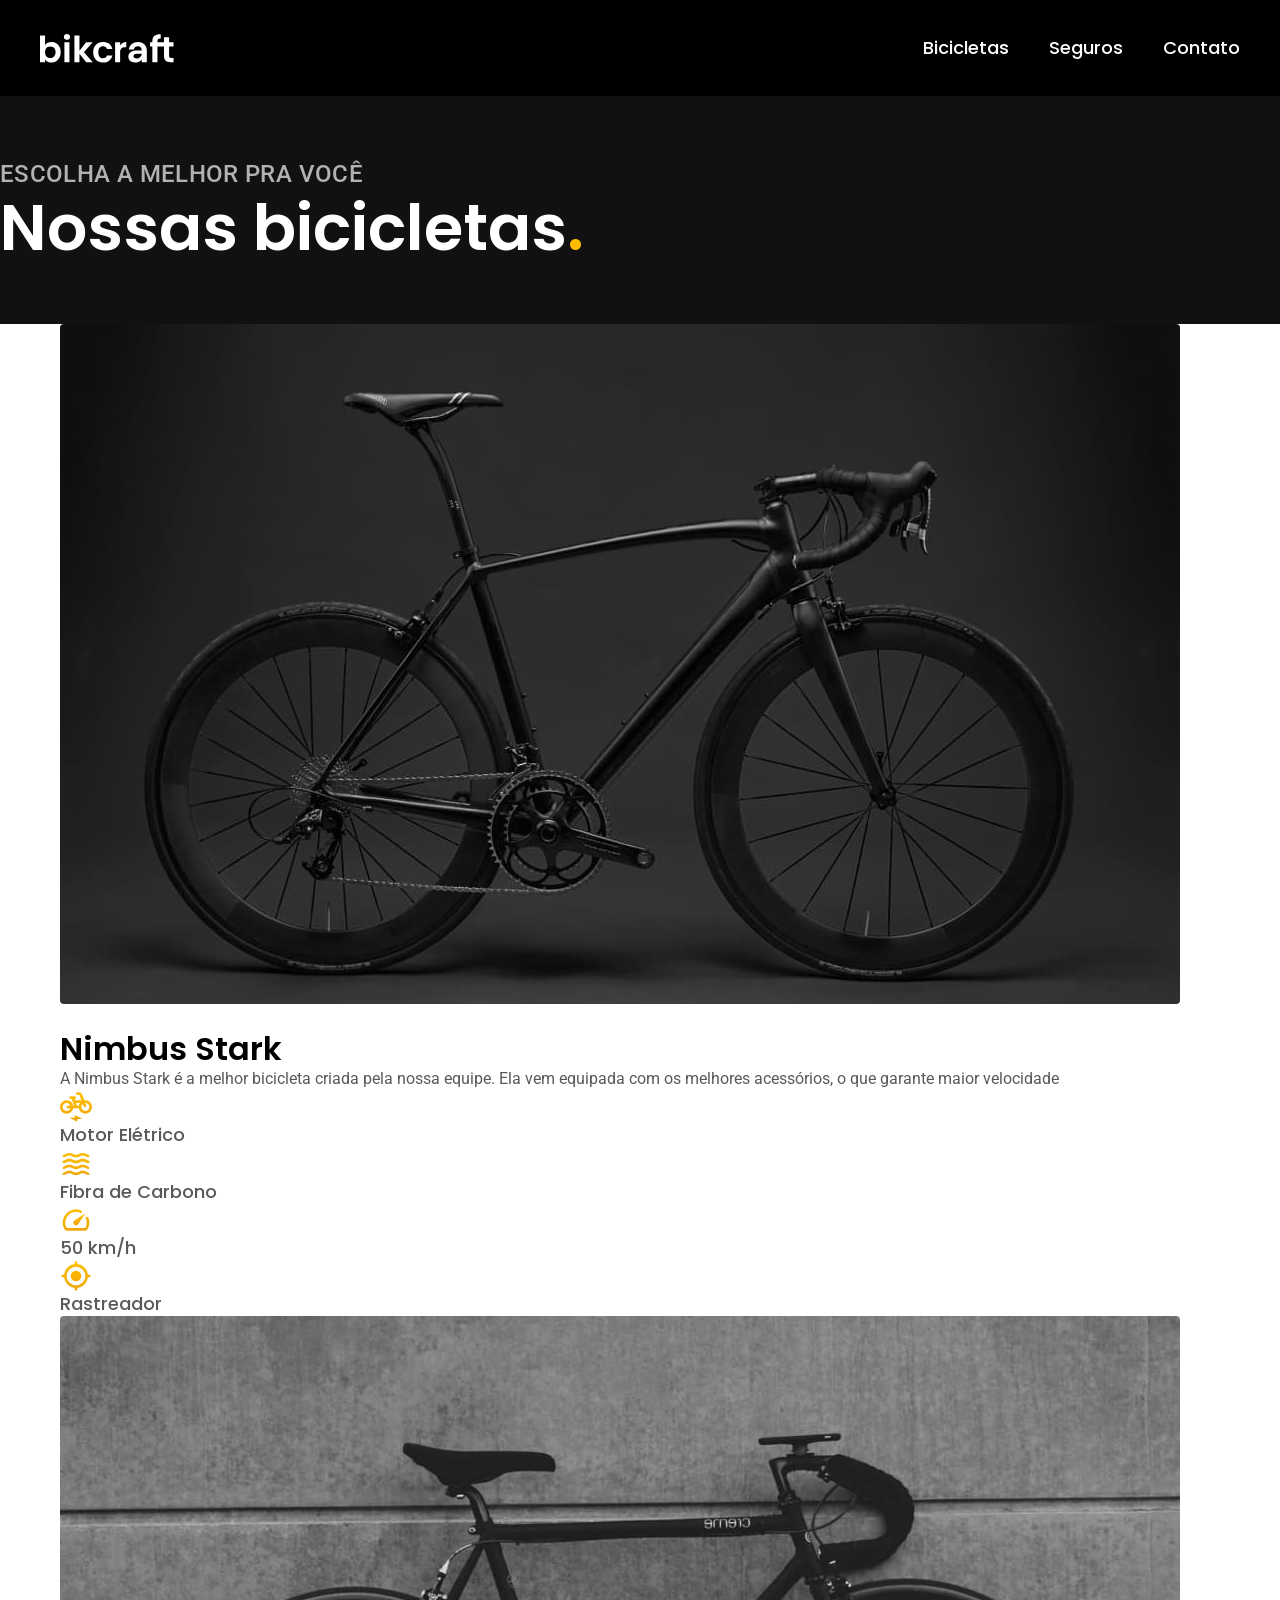
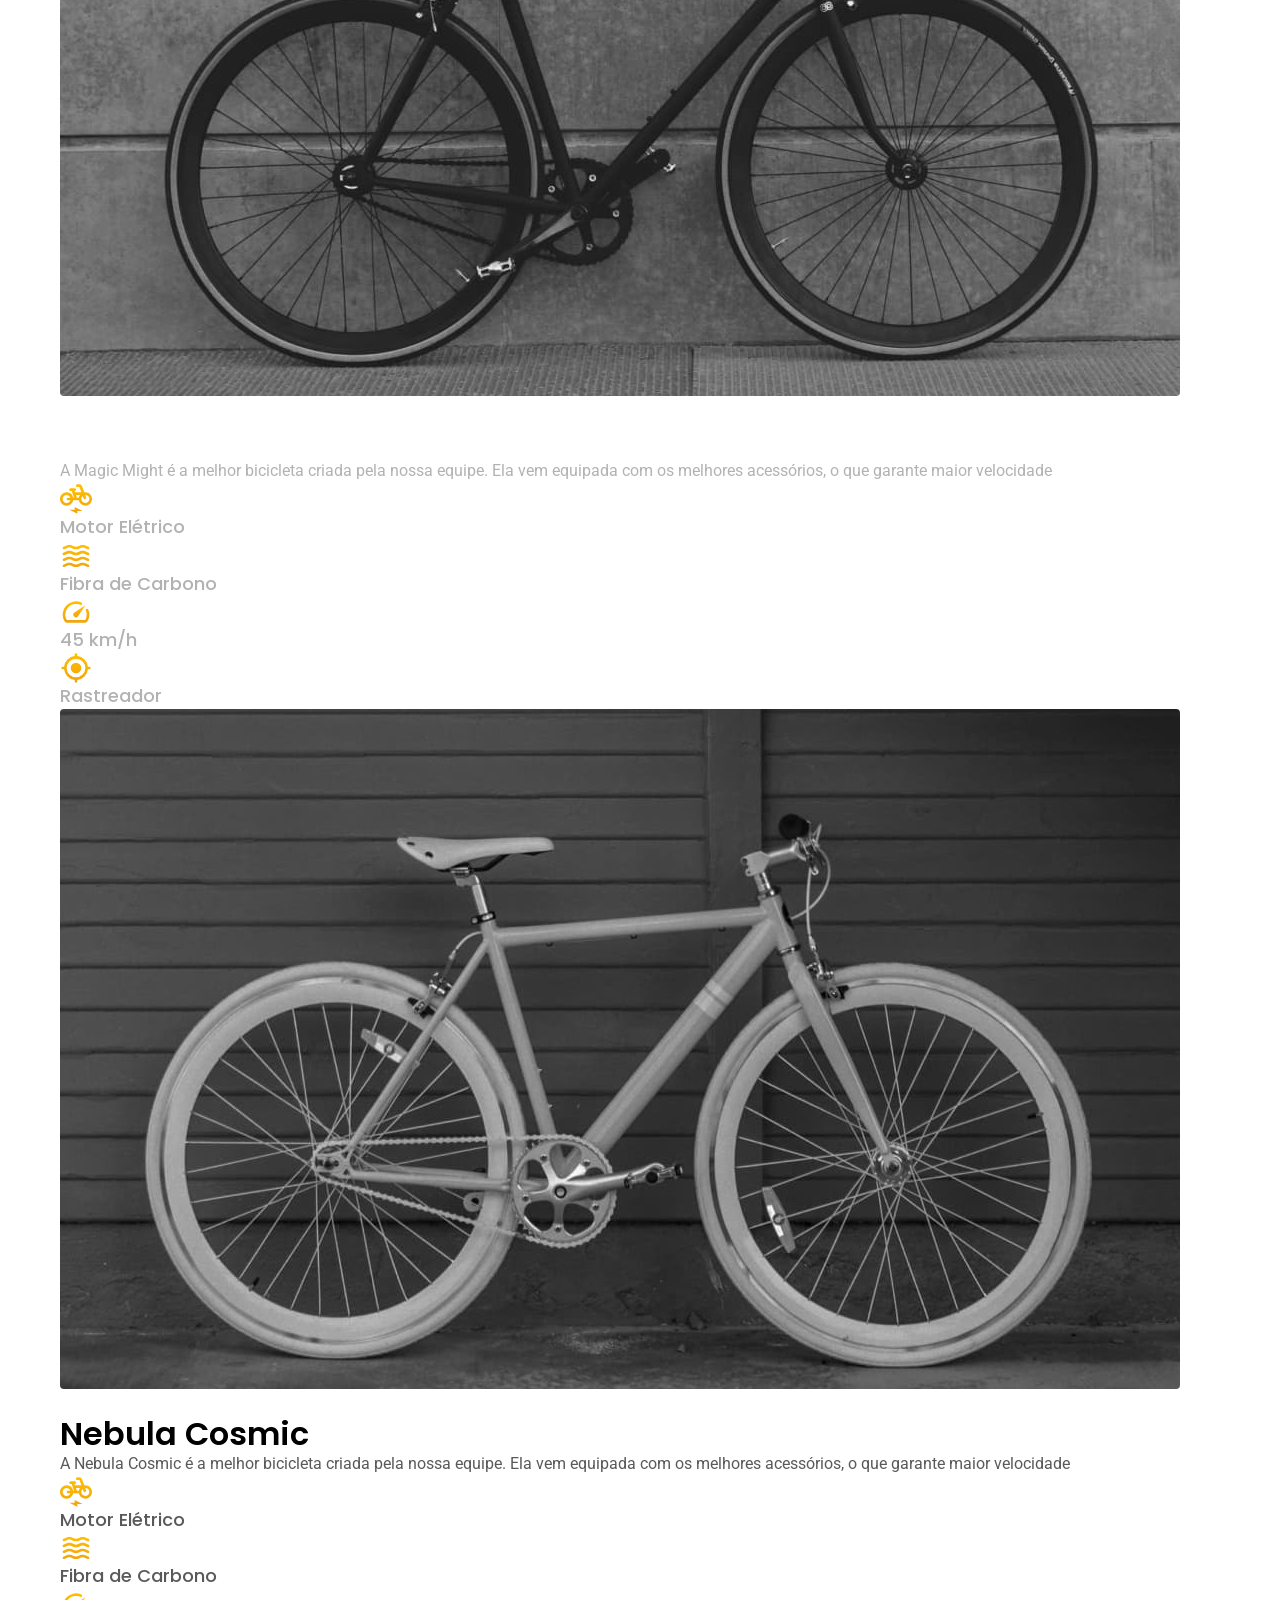
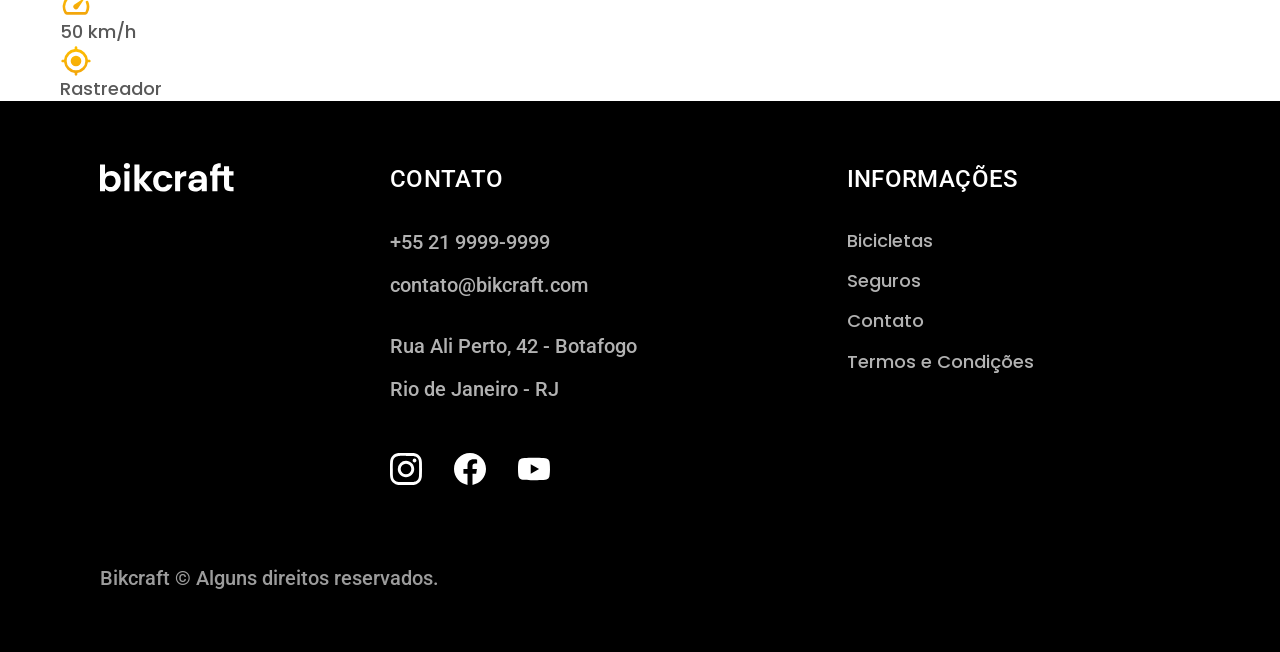
==== bicicletas.html @ 5547232a "Corrigindo termos de serviço e adiciona a primeira parte de 'bicicletas'" ====
<!DOCTYPE html>
<html lang="pt-br">
<head>
    <meta charset="UTF-8">
    <meta name="viewport" content="width=device-width, initial-scale=1.0">
    <title>Bicicletas | Bikcraft</title>
    <meta name="description" content="Bicicletas Bikcraft">

    <link rel="stylesheet" href="css/style.css">

</head>
<body id="bicicleta">
    <header class="header-bg">
        <div class="header container">
            <a href="./"> <img src="/img/bikcraft.svg" alt="Bikcraft"></a>
            <nav aria-label="primaria">
                <ul class="header-menu cor-0 font-1-m">
                    <li><a href="./bicicletas.html">Bicicletas</a></li>
                    <li><a href="./seguros.html">Seguros</a></li>
                    <li><a href="./contato.html">Contato</a></li>
                </ul>
            </nav>
        </div>
    </header>

    <main>
        <div class="titulo-bg">
            <div class="containers">
                <p class="font-2-l-b cor-5">Escolha a melhor pra você</p>
                <h1 class="font-1-xxl cor-0">Nossas bicicletas<span class="cor-p1">.</span></h1>
            </div>
        </div>
        
        <!--1. -->
        <div class="bicicletas-bg">
          <div class="bicicletas container">
            <div class="bicicleta-imagem">
              <img src="./img/bicicletas/nimbus.jpg" alt="Bicicleta Preta">
              <span class="font-2-m cor-0"> R$ 4999</span>
            </div>
            <div class="bicicletas-conteudo">
                <h2 class="font-1-xl">Nimbus Stark</h2>
                <p class="font-2-s cor-8">A Nimbus Stark é a melhor bicicleta criada pela nossa equipe. Ela vem equipada com os melhores acessórios, o que garante maior velocidade</p>
                <ul class="font-1-m cor-8">
                  <li >
                    <img src="./img/icones/eletrica.svg" alt="">Motor Elétrico
                  </li>
                   <li>
                    <img src="./img/icones/carbono.svg" alt="">Fibra de Carbono
                  </li>
                   <li>
                    <img src="./img/icones/velocidade.svg" alt="">50 km/h
                  </li>
                   <li>
                    <img src="./img/icones/rastreador.svg" alt="">Rastreador
                  </li>
                   
                </ul>
              </div>
          </div>
        </div>


        <!--2. -->
        <div class="bicicletas-bg">
          <div class="bicicletas container">
            <div class="bicicleta-imagem">
              <img src="./img/bicicletas/magic.jpg" alt="Bicicleta Preta">
              <span class="font-2-m cor-0"> R$2499</span>
            </div>
            <div class="bicicletas-conteudo">
                <h2 class="font-1-xl cor-0">Magic Might</h2>
                <p class="font-2-s cor-5">A Magic Might é a melhor bicicleta criada pela nossa equipe. Ela vem equipada com os melhores acessórios, o que garante maior velocidade</p>
                <ul class="font-1-m cor-5">
                  <li >
                    <img src="./img/icones/eletrica.svg" alt="">Motor Elétrico
                  </li>
                   <li>
                    <img src="./img/icones/carbono.svg" alt="">Fibra de Carbono
                  </li>
                   <li>
                    <img src="./img/icones/velocidade.svg" alt="">45 km/h
                  </li>
                   <li>
                    <img src="./img/icones/rastreador.svg" alt="">Rastreador
                  </li>
                   
                </ul>
              </div>
          </div>
        </div>


        <!--3. -->
        <div class="bicicletas-bg">
          <div class="bicicletas container">
            <div class="bicicleta-imagem">
              <img src="./img/bicicletas/nebula.jpg" alt="Bicicleta Preta">
              <span class="font-2-m cor-0"> R$ 3999</span>
            </div>
            <div class="bicicletas-conteudo">
                <h2 class="font-1-xl">Nebula Cosmic</h2>
                <p class="font-2-s cor-8">A Nebula Cosmic é a melhor bicicleta criada pela nossa equipe. Ela vem equipada com os melhores acessórios, o que garante maior velocidade</p>
                <ul class="font-1-m cor-8">
                  <li >
                    <img src="./img/icones/eletrica.svg" alt="">Motor Elétrico
                  </li>
                   <li>
                    <img src="./img/icones/carbono.svg" alt="">Fibra de Carbono
                  </li>
                   <li>
                    <img src="./img/icones/velocidade.svg" alt="">50 km/h
                  </li>
                   <li>
                    <img src="./img/icones/rastreador.svg" alt="">Rastreador
                  </li>
                   
                </ul>
              </div>
          </div>
        </div>

    </main>













    <footer class="footer-bg">
    <div class="footer container">
      <img src="./img/bikcraft.svg" alt="Bikcraft">
      <div class="footer-contato">
        <h3 class="font-2-l-b cor-0">Contato</h3>
        <ul class="font-2-m cor-5">
          <li><a href="tel:+552199999999">+55 21 9999-9999</a></li>
          <li><a href="mailto:contato@bikcraft.com">contato@bikcraft.com</a></li>
          <li>Rua Ali Perto, 42 - Botafogo</li>
          <li>Rio de Janeiro - RJ</li>
        </ul>
        <div class="footer-redes">
          <a href="./">
            <img src="./img/redes/instagram.svg" alt="Instagram">
          </a>
          <a href="./">
            <img src="./img/redes/facebook.svg" alt="Facebook">
          </a>
          <a href="./">
            <img src="./img/redes/youtube.svg" alt="Youtube">
          </a>
        </div>
      </div>
      <div class="footer-informacoes">
        <h3 class="font-2-l-b cor-0">Informações</h3>
        <nav>
          <ul class="font-1-m cor-5">
            <li><a href="./bicicletas.html">Bicicletas</a></li>
            <li><a href="./seguros.html">Seguros</a></li>
            <li><a href="./contato.html">Contato</a></li>
            <li><a href="./termos.html">Termos e Condições</a></li>
          </ul>
        </nav>
      </div>
      <p class="footer-copy font-2-m cor-6">Bikcraft © Alguns direitos reservados.</p>
    </div>
  </footer>
    

    
</body>
</html>
---- css/style.css ----
/*Fonte*/
@import url('https://fonts.googleapis.com/css2?family=Fira+Sans:ital,wght@0,100;0,200;0,300;0,400;0,500;0,600;0,700;0,800;0,900;1,100;1,200;1,300;1,400;1,500;1,600;1,700;1,800;1,900&family=Roboto:ital,wght@0,100..900;1,100..900&display=swap');
@import url('https://fonts.googleapis.com/css2?family=Fira+Sans:ital,wght@0,100;0,200;0,300;0,400;0,500;0,600;0,700;0,800;0,900;1,100;1,200;1,300;1,400;1,500;1,600;1,700;1,800;1,900&family=Poppins:ital,wght@0,100;0,200;0,300;0,400;0,500;0,600;0,700;0,800;0,900;1,100;1,200;1,300;1,400;1,500;1,600;1,700;1,800;1,900&family=Roboto:ital,wght@0,100..900;1,100..900&display=swap');
@import url('https://fonts.googleapis.com/css2?family=Merriweather:ital,opsz,wght@0,18..144,300..900;1,18..144,300..900&display=swap');

/*Componentes*/
@import "./utilidade/componentes.css";
@import "./utilidade/tipografia.css";
@import "./utilidade/cores.css";


/*Global*/
@import "./global/header.css";
@import "./global/global.css";
@import "./global/footer.css";

/*Home*/
@import "./home/introducao.css";
@import "./home/tecnologia.css";
@import "./home/parceiros.css";
@import "./home/depoimento.css";



/*Bicicletas*/
@import "./bicicletas/bicicletas-lista.css";
@import "./bicicletas/bicicletas.css";


/*Seguros*/
@import "./seguros/seguros.css";

/*Termos*/
@import "./termos/termos.css"
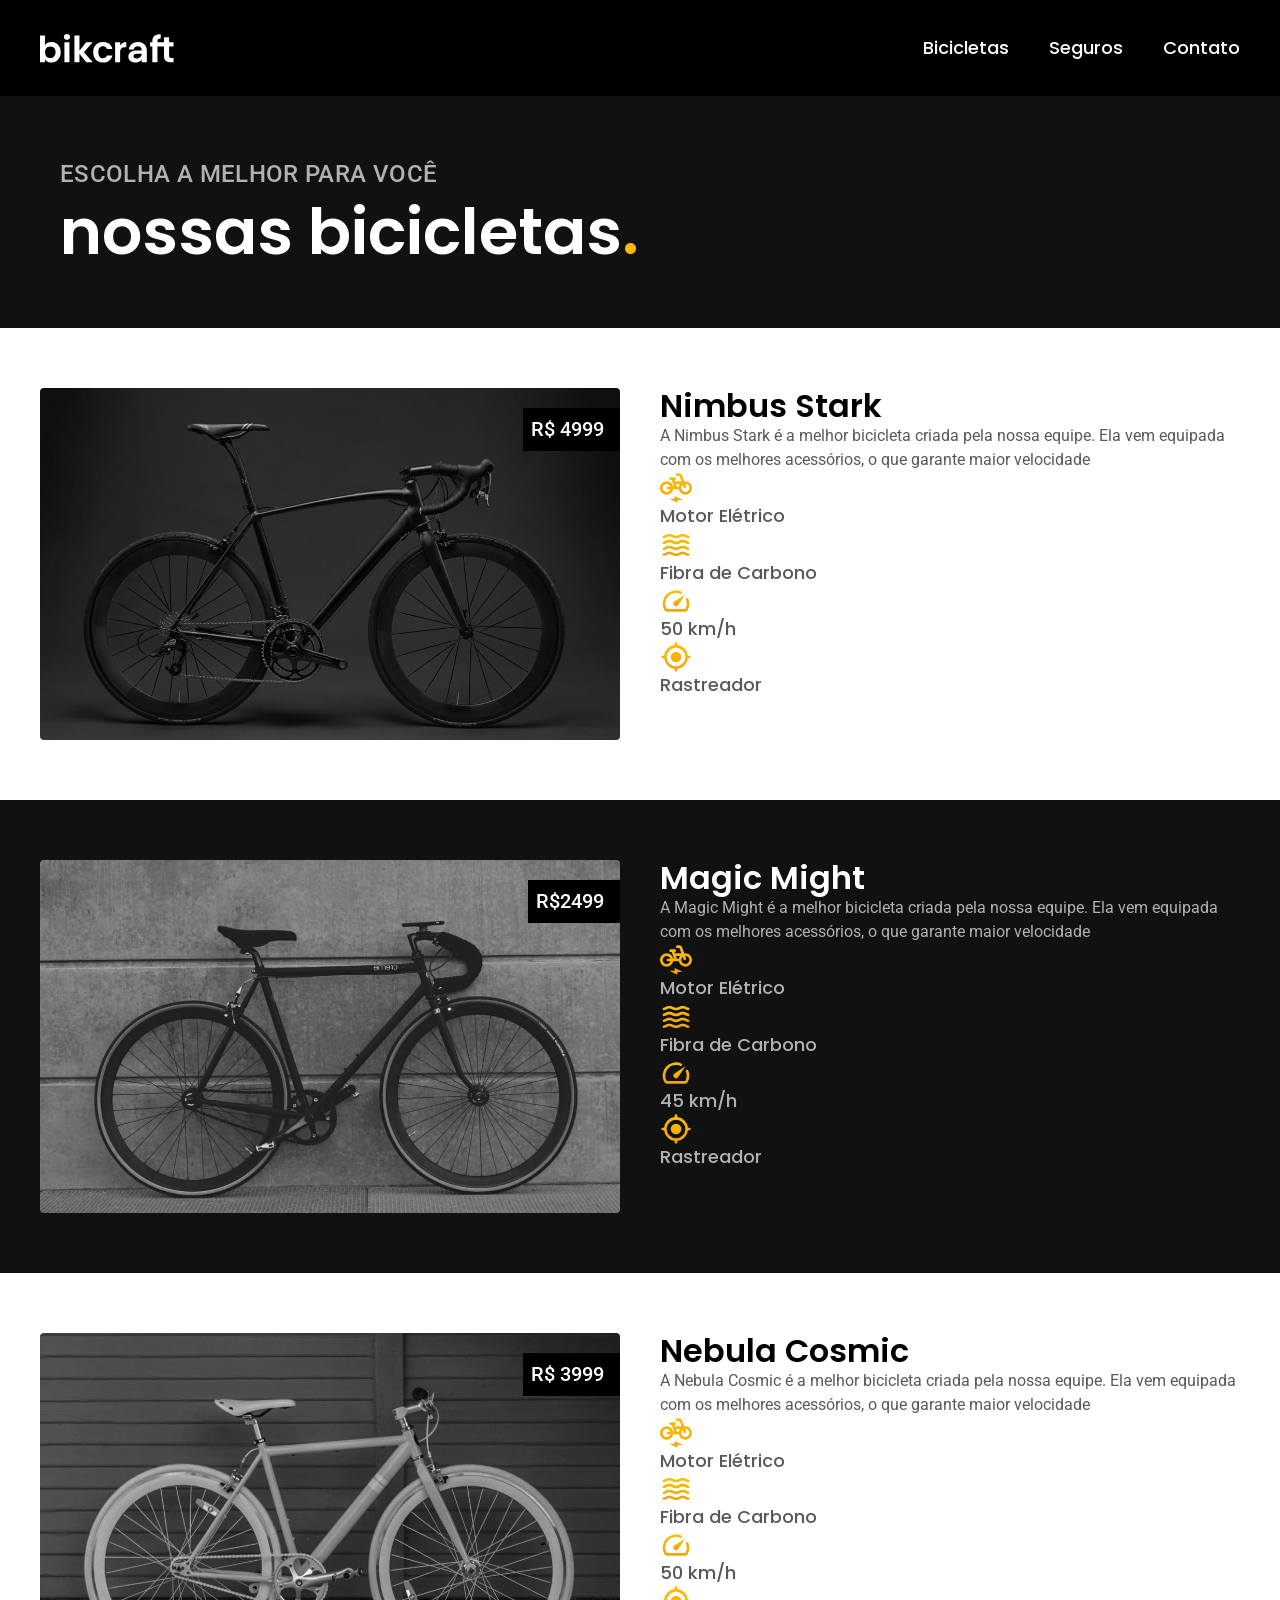
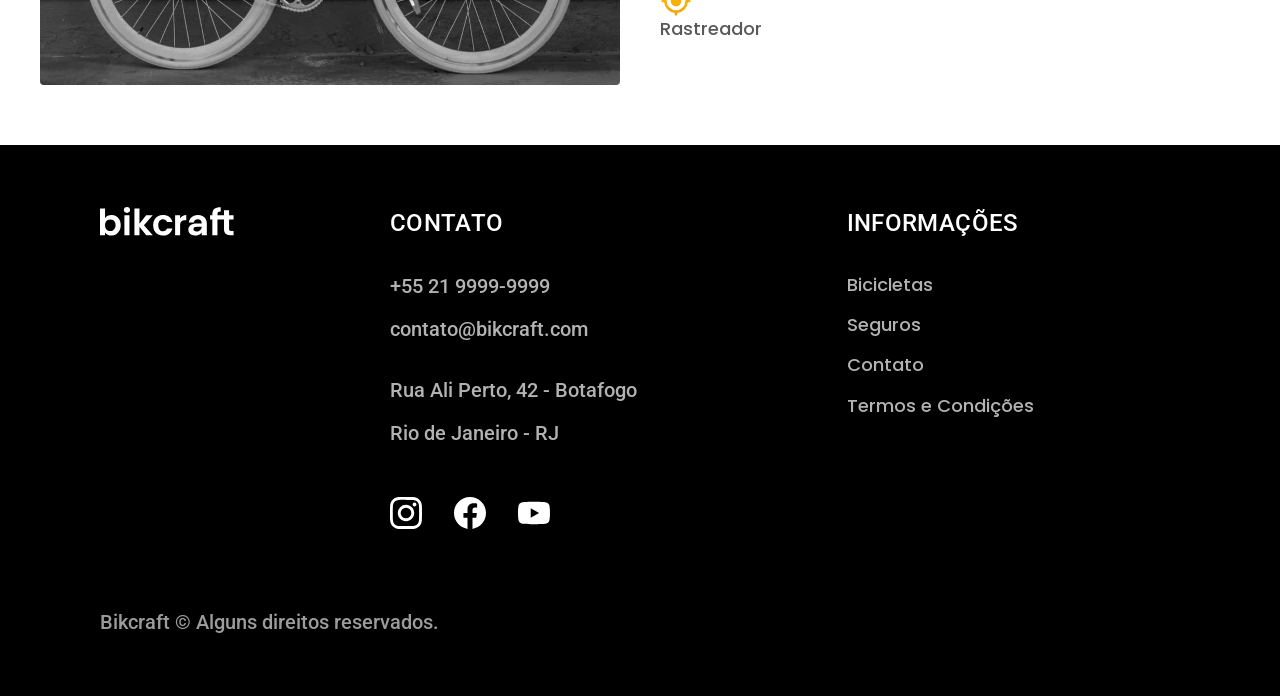
==== commit 1b9ace80: "só pra sair" ====
--- a/bicicletas.html
+++ b/bicicletas.html
@@ -24,13 +24,12 @@
     </header>
 
     <main>
-        <div class="titulo-bg">
-            <div class="containers">
-                <p class="font-2-l-b cor-5">Escolha a melhor pra você</p>
-                <h1 class="font-1-xxl cor-0">Nossas bicicletas<span class="cor-p1">.</span></h1>
-            </div>
-        </div>
-        
+       <div class="titulo-bg">
+      <div class="titulo container">
+        <p class="font-2-l-b cor-5">Escolha a melhor para você</p>
+        <h1 class="font-1-xxl cor-0">nossas bicicletas<span class="cor-p1">.</span></h1>
+      </div>
+    </div>
         <!--1. -->
         <div class="bicicletas-bg">
           <div class="bicicletas container">
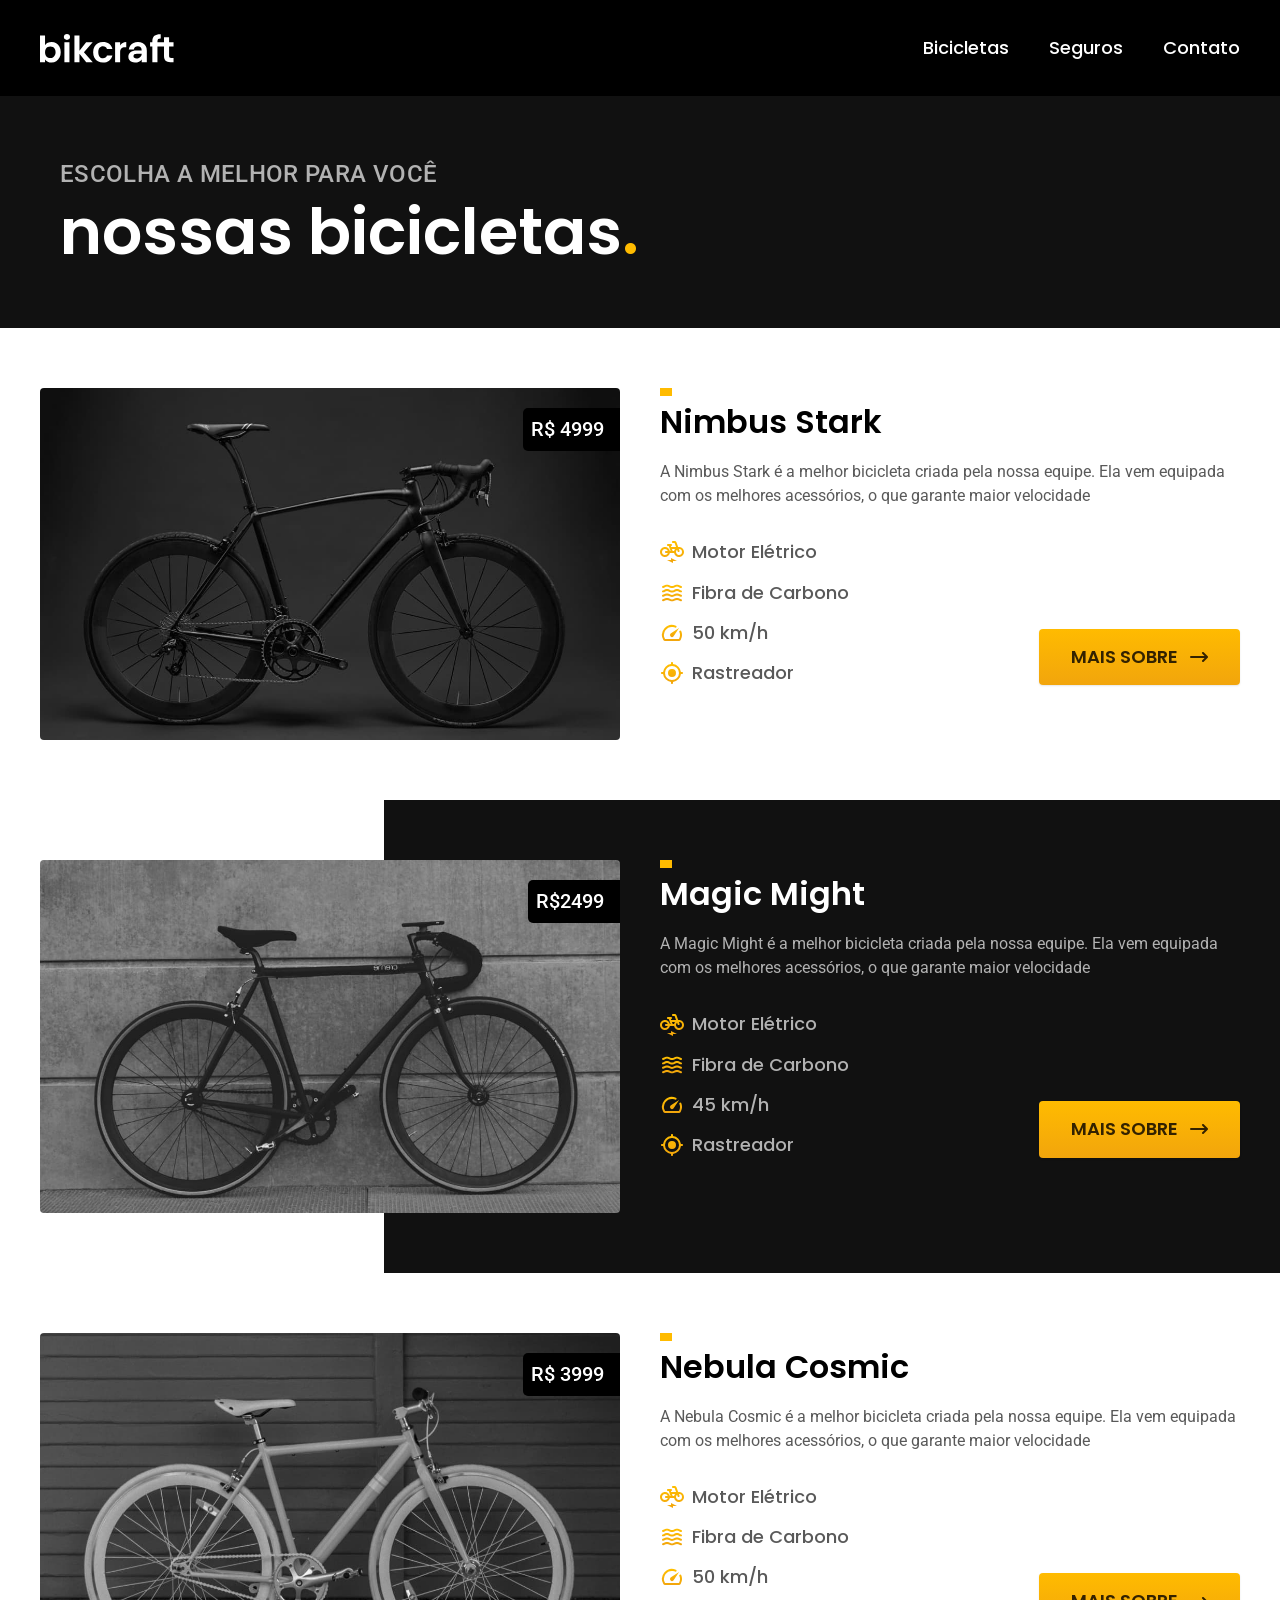
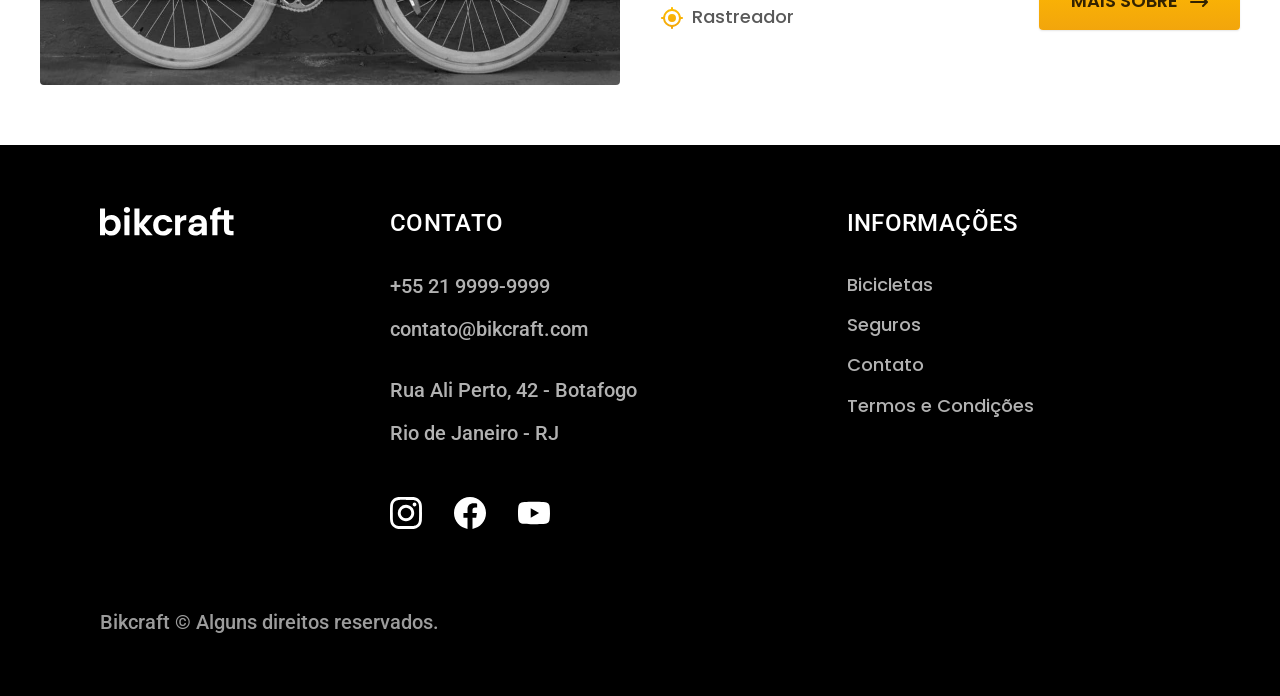
==== commit ed8e81c0: "criado a seção de bicicletas" ====
--- a/bicicletas.html
+++ b/bicicletas.html
@@ -55,6 +55,7 @@
                   </li>
                    
                 </ul>
+                <a class="botao seta" href="./bicicletas/nimbus.html" >Mais Sobre</a>
               </div>
           </div>
         </div>
@@ -85,6 +86,8 @@
                   </li>
                    
                 </ul>
+                    <a class="botao seta" href="./bicicletas/magic.html" >Mais Sobre</a>
+
               </div>
           </div>
         </div>
@@ -115,6 +118,7 @@
                   </li>
                    
                 </ul>
+                  <a class="botao seta" href="./bicicletas/nebula.html" >Mais Sobre</a>
               </div>
           </div>
         </div>
